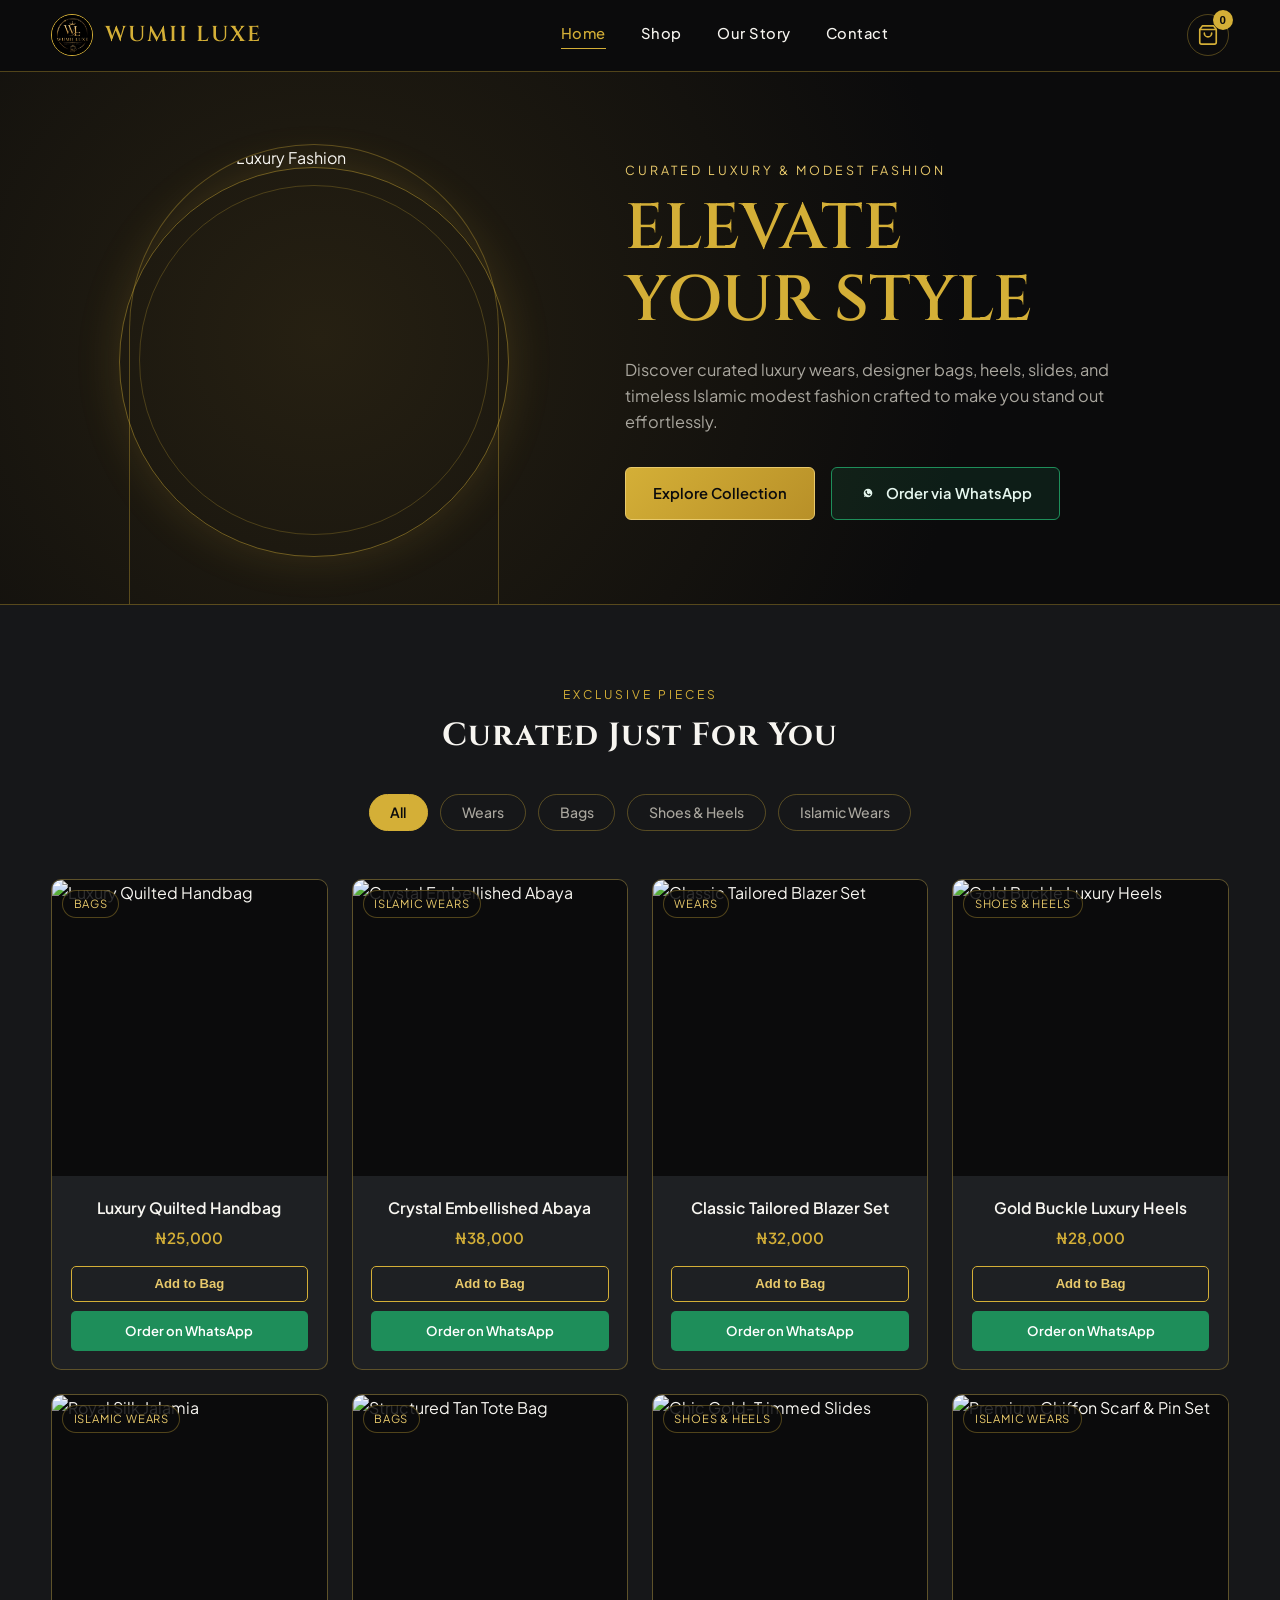
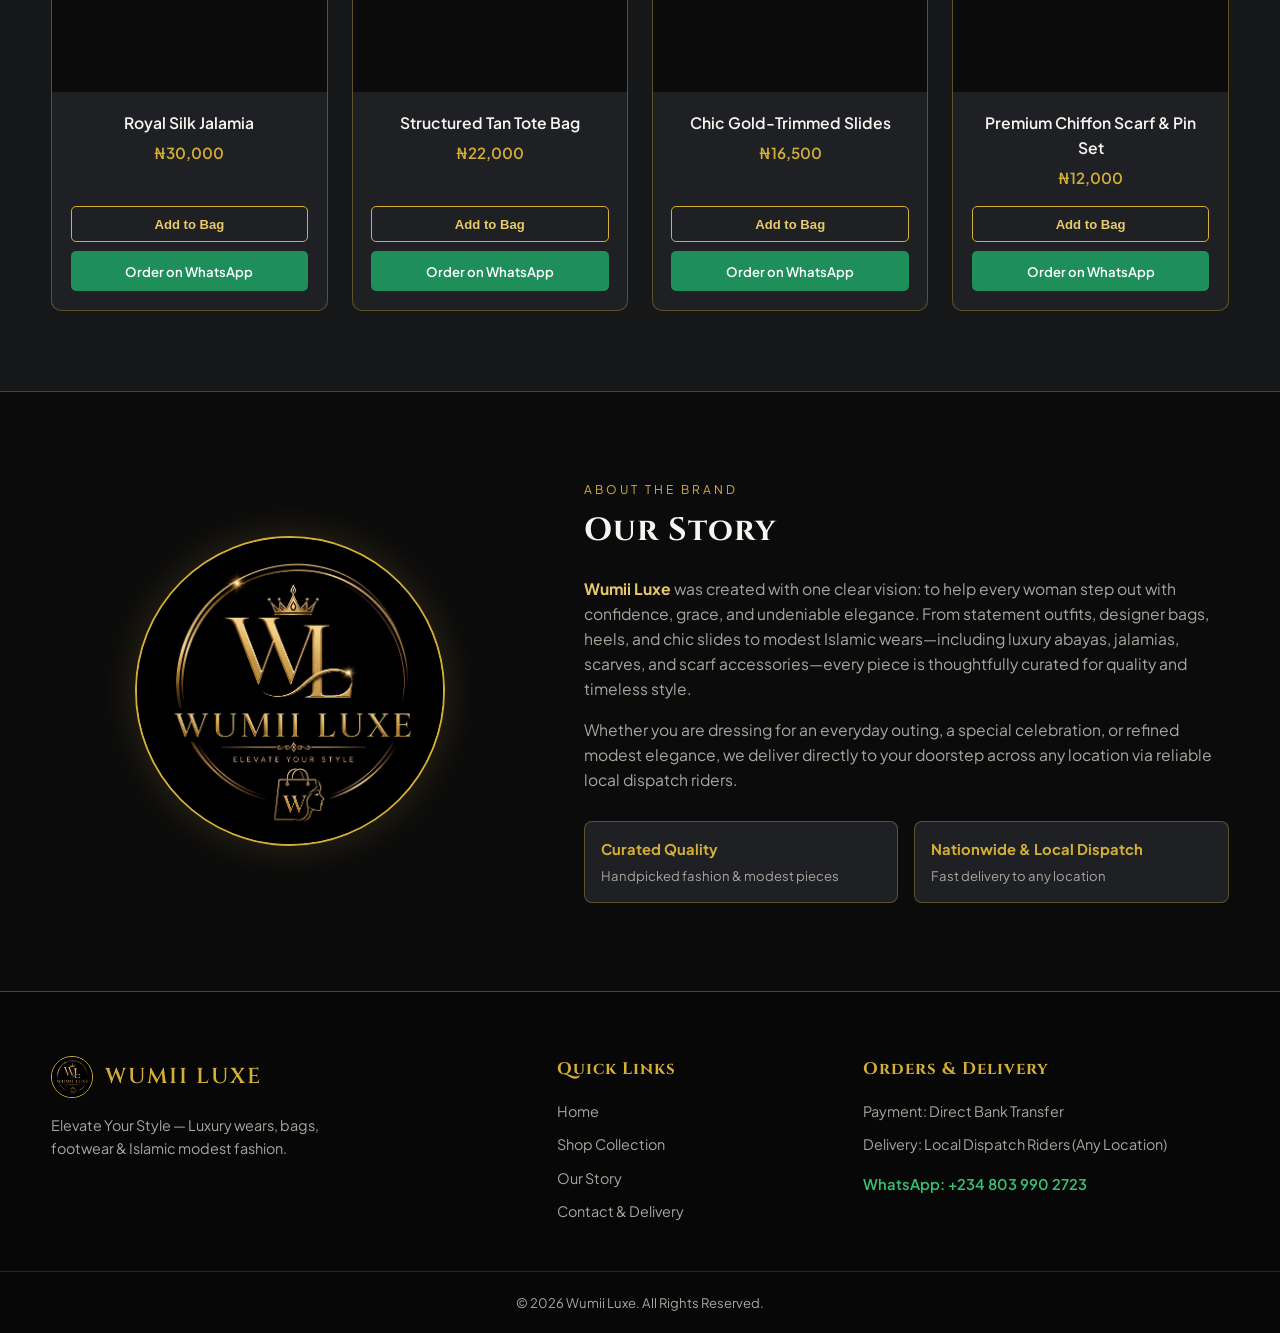
==== index.html @ 805b7f97 "Add files via upload" ====
<!DOCTYPE html>
<html lang="en">
<head>
  <meta charset="UTF-8" />
  <meta name="viewport" content="width=device-width, initial-scale=1.0" />
  <title>Wumii Luxe | Elevate Your Style</title>
  <link rel="preconnect" href="https://fonts.googleapis.com" />
  <link rel="preconnect" href="https://fonts.gstatic.com" crossorigin />
  <link href="https://fonts.googleapis.com/css2?family=Cinzel:wght@500;600;700&family=Plus+Jakarta+Sans:wght@300;400;500;600&display=swap" rel="stylesheet" />
  <link rel="stylesheet" href="style.css" />
</head>
<body>
  <header class="navbar">
    <div class="container nav-container">
      <a href="#home" class="brand">
        <img src="assets/images/logo.jpg" alt="Wumii Luxe Logo" class="brand-logo" />
        <span class="brand-name">WUMII LUXE</span>
      </a>

      <nav class="nav-links" id="navLinks">
        <a href="#home" class="active">Home</a>
        <a href="#shop">Shop</a>
        <a href="#story">Our Story</a>
        <a href="#contact">Contact</a>
      </nav>

      <div class="nav-actions">
        <button class="bag-btn" id="openBagBtn" aria-label="Open Shopping Bag">
          <svg width="22" height="22" viewBox="0 0 24 24" fill="none" stroke="currentColor" stroke-width="1.8" stroke-linecap="round" stroke-linejoin="round">
            <path d="M6 2L3 6v14a2 2 0 0 0 2 2h14a2 2 0 0 0 2-2V6l-3-4z"></path>
            <line x1="3" y1="6" x2="21" y2="6"></line>
            <path d="M16 10a4 4 0 0 1-8 0"></path>
          </svg>
          <span class="bag-count" id="bagCount">0</span>
        </button>

        <button class="menu-toggle" id="menuToggle" aria-label="Toggle Menu">
          <span></span>
          <span></span>
          <span></span>
        </button>
      </div>
    </div>
  </header>

  <section id="home" class="hero">
    <div class="hero-glow"></div>
    <div class="container hero-grid">
      <div class="hero-visual">
        <div class="gold-ring ring-outer"></div>
        <div class="gold-ring ring-inner"></div>
        <img
          src="https://images.unsplash.com/photo-1589156280159-27698a70f29e?auto=format&fit=crop&w=800&q=80"
          alt="Wumii Luxe Luxury Fashion"
          class="hero-image"
        />
      </div>

      <div class="hero-content">
        <span class="hero-eyebrow">CURATED LUXURY &amp; MODEST FASHION</span>
        <h1 class="hero-title">ELEVATE<br />YOUR STYLE</h1>
        <p class="hero-subtitle">
          Discover curated luxury wears, designer bags, heels, slides, and timeless Islamic modest fashion crafted to make you stand out effortlessly.
        </p>
        <div class="hero-buttons">
          <a href="#shop" class="btn btn-gold">Explore Collection</a>
          <a
            href="https://wa.me/2348039902723?text=Hello%20Wumii%20Luxe!%20I%20would%20love%20to%20make%20an%20inquiry."
            target="_blank"
            rel="noopener"
            class="btn btn-outline-whatsapp"
          >
            <svg width="18" height="18" viewBox="0 0 24 24" fill="currentColor">
              <path d="M12.031 6.172c-3.181 0-5.767 2.586-5.768 5.766-.001 1.298.38 2.27 1.019 3.287l-.582 2.128 2.182-.573c.978.58 1.911.928 3.145.929 3.178 0 5.767-2.587 5.768-5.766.001-3.187-2.575-5.77-5.764-5.771zm3.392 8.244c-.144.405-.837.774-1.17.824-.299.045-.677.063-1.092-.069-.252-.08-.575-.187-.988-.365-1.739-.751-2.874-2.502-2.961-2.617-.087-.116-.708-.94-.708-1.793s.448-1.273.607-1.446c.159-.173.346-.217.462-.217l.332.006c.106.005.249-.04.39.298.144.347.491 1.2.534 1.287.043.087.072.188.014.304-.058.116-.087.188-.173.289l-.26.304c-.087.086-.177.18-.076.354.101.174.449.741.964 1.201.662.591 1.221.774 1.394.86s.274.072.376-.043c.101-.116.433-.506.549-.68.116-.173.231-.145.39-.087s1.011.477 1.184.564.289.13.332.202c.045.072.045.419-.1.824z"/>
            </svg>
            Order via WhatsApp
          </a>
        </div>
      </div>
    </div>
  </section>

  <main id="shop" class="shop-section">
    <div class="container">
      <div class="shop-header">
        <span class="section-eyebrow">EXCLUSIVE PIECES</span>
        <h2 class="section-title">Curated Just For You</h2>
      </div>

      <div class="filter-tabs" id="filterTabs">
        <button class="filter-btn active" data-category="all">All</button>
        <button class="filter-btn" data-category="wears">Wears</button>
        <button class="filter-btn" data-category="bags">Bags</button>
        <button class="filter-btn" data-category="shoes">Shoes &amp; Heels</button>
        <button class="filter-btn" data-category="islamic">Islamic Wears</button>
      </div>

      <div class="product-grid" id="productGrid"></div>
    </div>
  </main>

  <section id="story" class="story-section">
    <div class="container story-grid">
      <div class="story-visual">
        <img src="assets/images/logo.jpg" alt="Wumii Luxe Brand Crest" class="story-crest" />
      </div>
      <div class="story-content">
        <span class="section-eyebrow">ABOUT THE BRAND</span>
        <h2 class="section-title">Our Story</h2>
        <p>
          <strong>Wumii Luxe</strong> was created with one clear vision: to help every woman step out with confidence, grace, and undeniable elegance. From statement outfits, designer bags, heels, and chic slides to modest Islamic wears—including luxury abayas, jalamias, scarves, and scarf accessories—every piece is thoughtfully curated for quality and timeless style.
        </p>
        <p>
          Whether you are dressing for an everyday outing, a special celebration, or refined modest elegance, we deliver directly to your doorstep across any location via reliable local dispatch riders.
        </p>
        <div class="story-highlights">
          <div class="highlight-box">
            <strong>Curated Quality</strong>
            <span>Handpicked fashion &amp; modest pieces</span>
          </div>
          <div class="highlight-box">
            <strong>Nationwide &amp; Local Dispatch</strong>
            <span>Fast delivery to any location</span>
          </div>
        </div>
      </div>
    </div>
  </section>

  <footer id="contact" class="site-footer">
    <div class="container footer-grid">
      <div class="footer-brand">
        <div class="brand">
          <img src="assets/images/logo.jpg" alt="Wumii Luxe Logo" class="brand-logo" />
          <span class="brand-name">WUMII LUXE</span>
        </div>
        <p class="footer-tagline">Elevate Your Style — Luxury wears, bags, footwear &amp; Islamic modest fashion.</p>
      </div>

      <div class="footer-links">
        <h4>Quick Links</h4>
        <a href="#home">Home</a>
        <a href="#shop">Shop Collection</a>
        <a href="#story">Our Story</a>
        <a href="#contact">Contact &amp; Delivery</a>
      </div>

      <div class="footer-contact">
        <h4>Orders &amp; Delivery</h4>
        <p>Payment: Direct Bank Transfer</p>
        <p>Delivery: Local Dispatch Riders (Any Location)</p>
        <a
          href="https://wa.me/2348039902723?text=Hello%20Wumii%20Luxe!%20I%20would%20like%20to%20make%20an%20inquiry."
          target="_blank"
          rel="noopener"
          class="footer-wa-link"
        >
          WhatsApp: +234 803 990 2723
        </a>
      </div>
    </div>

    <div class="footer-bottom">
      <div class="container">
        <p>&copy; 2026 Wumii Luxe. All Rights Reserved.</p>
      </div>
    </div>
  </footer>
  <div class="overlay" id="overlay"></div>

  <aside class="bag-drawer" id="bagDrawer" aria-hidden="true">
    <div class="drawer-header">
      <h3>Your Shopping Bag</h3>
      <button class="close-btn" id="closeBagBtn" aria-label="Close Bag">&times;</button>
    </div>

    <div class="drawer-body" id="bagItems">
      <p class="empty-bag">Your luxury bag is currently empty.</p>
    </div>

    <div class="drawer-footer">
      <div class="bag-subtotal">
        <span>Subtotal</span>
        <strong id="bagTotal">₦0</strong>
      </div>
      <p class="delivery-note">Delivery via local dispatch rider (fee confirmed based on location).</p>
      <button class="btn btn-gold btn-full" id="proceedCheckoutBtn" disabled>
        Proceed to Checkout
      </button>
    </div>
  </aside>

  <div class="checkout-modal" id="checkoutModal" aria-hidden="true">
    <div class="modal-card">
      <div class="modal-header">
        <h3>Complete Your Order</h3>
        <button class="close-btn" id="closeCheckoutBtn" aria-label="Close Checkout">&times;</button>
      </div>

      <form id="checkoutForm" class="checkout-form">
        <div class="form-group">
          <label for="custName">Full Name</label>
          <input type="text" id="custName" placeholder="e.g. Zainab Adeyemi" required />
        </div>

        <div class="form-group">
          <label for="custPhone">Phone / WhatsApp Number</label>
          <input type="tel" id="custPhone" placeholder="e.g. 08012345678" required />
        </div>

        <div class="form-group">
          <label for="custAddress">Delivery Address &amp; Location</label>
          <textarea id="custAddress" rows="2" placeholder="Enter your full delivery address & city/state" required></textarea>
        </div>

        <div class="bank-box">
          <span class="bank-label">BANK TRANSFER DETAILS</span>
          <p><strong>Bank:</strong> <span id="bankNameDisplay">GTBank (Placeholder)</span></p>
          <div class="acct-row">
            <p><strong>Account No:</strong> <span id="acctNumberDisplay">0123456789</span></p>
            <button type="button" class="copy-btn" id="copyAcctBtn">Copy</button>
          </div>
          <p><strong>Account Name:</strong> <span id="acctNameDisplay">Wumii Luxe</span></p>
          <div class="checkout-total-bar">
            <span>Amount to Transfer:</span>
            <strong id="modalTotal">₦0</strong>
          </div>
        </div>

        <button type="submit" class="btn btn-outline-whatsapp btn-full">
          Confirm Order &amp; Send Receipt on WhatsApp
        </button>
      </form>
    </div>
  </div>
  
  <script src="app.js"></script>
</body>
</html>
---- style.css ----
:root {
  --bg-obsidian: #0B0B0C;
  --bg-charcoal: #161719;
  --bg-card: #1E2023;
  --gold-primary: #D4AF37;
  --gold-light: #E8C96B;
  --gold-border: rgba(212, 175, 55, 0.35);
  --text-light: #F7F5F0;
  --text-muted: #A9A69E;
  --emerald: #1E8E5A;
  --font-serif: 'Cinzel', serif;
  --font-sans: 'Plus Jakarta Sans', sans-serif;
}

* {
  margin: 0;
  padding: 0;
  box-sizing: border-box;
}

html {
  scroll-behavior: smooth;
}

body {
  background-color: var(--bg-charcoal);
  color: var(--text-light);
  font-family: var(--font-sans);
  line-height: 1.6;
  overflow-x: hidden;
}

.container {
  width: 92%;
  max-width: 1240px;
  margin: 0 auto;
}

.navbar {
  position: sticky;
  top: 0;
  z-index: 100;
  background-color: rgba(11, 11, 12, 0.94);
  backdrop-filter: blur(10px);
  border-bottom: 1px solid var(--gold-border);
  padding: 0.9rem 0;
}

.nav-container {
  display: flex;
  align-items: center;
  justify-content: space-between;
}

.brand {
  display: flex;
  align-items: center;
  gap: 0.75rem;
  text-decoration: none;
}

.brand-logo {
  width: 42px;
  height: 42px;
  border-radius: 50%;
  object-fit: cover;
  border: 1px solid var(--gold-primary);
}

.brand-name {
  font-family: var(--font-serif);
  font-size: 1.35rem;
  font-weight: 600;
  letter-spacing: 2px;
  color: var(--gold-primary);
}

.nav-links {
  display: flex;
  align-items: center;
  gap: 2.2rem;
}

.nav-links a {
  color: var(--text-light);
  text-decoration: none;
  font-size: 0.92rem;
  font-weight: 500;
  letter-spacing: 0.5px;
  position: relative;
  padding-bottom: 4px;
  transition: color 0.25s ease;
}

.nav-links a:hover,
.nav-links a.active {
  color: var(--gold-primary);
}

.nav-links a.active::after {
  content: '';
  position: absolute;
  left: 0;
  bottom: 0;
  width: 100%;
  height: 1.5px;
  background-color: var(--gold-primary);
}

.nav-actions {
  display: flex;
  align-items: center;
  gap: 1rem;
}

.bag-btn {
  background: transparent;
  border: 1px solid var(--gold-border);
  color: var(--gold-primary);
  width: 42px;
  height: 42px;
  border-radius: 50%;
  display: flex;
  align-items: center;
  justify-content: center;
  cursor: pointer;
  position: relative;
  transition: all 0.25s ease;
}

.bag-btn:hover {
  background-color: rgba(212, 175, 55, 0.12);
  border-color: var(--gold-primary);
}

.bag-count {
  position: absolute;
  top: -5px;
  right: -5px;
  background-color: var(--gold-primary);
  color: var(--bg-obsidian);
  font-size: 0.72rem;
  font-weight: 700;
  width: 20px;
  height: 20px;
  border-radius: 50%;
  display: flex;
  align-items: center;
  justify-content: center;
}

.menu-toggle {
  display: none;
  flex-direction: column;
  gap: 5px;
  background: transparent;
  border: none;
  cursor: pointer;
}

.menu-toggle span {
  width: 24px;
  height: 2px;
  background-color: var(--gold-primary);
}

.hero {
  position: relative;
  background: radial-gradient(circle at 25% 50%, #262012 0%, var(--bg-obsidian) 65%);
  border-bottom: 1px solid var(--gold-border);
  padding: 4.5rem 0 0;
  overflow: hidden;
}

.hero-grid {
  display: grid;
  grid-template-columns: 1fr 1.15fr;
  align-items: center;
  gap: 3rem;
}

.hero-visual {
  position: relative;
  display: flex;
  justify-content: center;
  align-items: flex-end;
}

.gold-ring {
  position: absolute;
  border-radius: 50%;
  border: 1px solid rgba(212, 175, 55, 0.45);
  pointer-events: none;
}

.ring-outer {
  width: 390px;
  height: 390px;
  top: 5%;
  box-shadow: 0 0 45px rgba(212, 175, 55, 0.15);
}

.ring-inner {
  width: 350px;
  height: 350px;
  top: 9%;
  border-color: rgba(212, 175, 55, 0.25);
}

.hero-image {
  position: relative;
  z-index: 2;
  width: 100%;
  max-width: 370px;
  height: 460px;
  object-fit: cover;
  border-top-left-radius: 185px;
  border-top-right-radius: 185px;
  border: 1px solid var(--gold-border);
  border-bottom: none;
}

.hero-content {
  padding-bottom: 4.5rem;
}

.hero-eyebrow {
  display: inline-block;
  font-size: 0.78rem;
  letter-spacing: 3px;
  color: var(--gold-light);
  margin-bottom: 0.85rem;
}

.hero-title {
  font-family: var(--font-serif);
  font-size: clamp(2.5rem, 5vw, 4.1rem);
  font-weight: 600;
  line-height: 1.12;
  color: var(--gold-primary);
  margin-bottom: 1.2rem;
}

.hero-subtitle {
  color: var(--text-muted);
  font-size: 1.02rem;
  max-width: 500px;
  margin-bottom: 2rem;
}

.hero-buttons {
  display: flex;
  flex-wrap: wrap;
  gap: 1rem;
}

.btn {
  display: inline-flex;
  align-items: center;
  justify-content: center;
  gap: 0.55rem;
  padding: 0.85rem 1.7rem;
  border-radius: 6px;
  font-size: 0.92rem;
  font-weight: 600;
  text-decoration: none;
  cursor: pointer;
  transition: all 0.25s ease;
}

.btn-gold {
  background: linear-gradient(135deg, var(--gold-primary), #B89028);
  color: var(--bg-obsidian);
  border: 1px solid var(--gold-light);
}

.btn-gold:hover {
  transform: translateY(-2px);
  box-shadow: 0 8px 20px rgba(212, 175, 55, 0.25);
}

.btn-outline-whatsapp {
  background-color: rgba(30, 142, 90, 0.14);
  color: #E6F7EF;
  border: 1px solid var(--emerald);
}

.btn-outline-whatsapp:hover {
  background-color: var(--emerald);
  color: #FFFFFF;
}

.shop-section {
  padding: 5rem 0;
  background-color: var(--bg-charcoal);
}

.shop-header {
  text-align: center;
  margin-bottom: 2rem;
}

.section-eyebrow {
  display: block;
  font-size: 0.75rem;
  letter-spacing: 3px;
  color: var(--gold-primary);
  margin-bottom: 0.4rem;
}

.filter-tabs {
  display: flex;
  flex-wrap: wrap;
  justify-content: center;
  gap: 0.75rem;
  margin-bottom: 3rem;
}

.filter-btn {
  background-color: transparent;
  color: var(--text-muted);
  border: 1px solid var(--gold-border);
  padding: 0.55rem 1.3rem;
  border-radius: 30px;
  font-family: var(--font-sans);
  font-size: 0.88rem;
  font-weight: 500;
  cursor: pointer;
  transition: all 0.25s ease;
}

.filter-btn:hover,
.filter-btn.active {
  background-color: var(--gold-primary);
  color: var(--bg-obsidian);
  border-color: var(--gold-primary);
  font-weight: 600;
}

.product-grid {
  display: grid;
  grid-template-columns: repeat(4, 1fr);
  gap: 1.5rem;
}

.product-card {
  background-color: var(--bg-card);
  border: 1px solid var(--gold-border);
  border-radius: 10px;
  overflow: hidden;
  display: flex;
  flex-direction: column;
  transition: transform 0.25s ease, box-shadow 0.25s ease;
}

.product-card:hover {
  transform: translateY(-4px);
  box-shadow: 0 10px 25px rgba(0, 0, 0, 0.45);
  border-color: var(--gold-primary);
}

.product-img-wrap {
  position: relative;
  width: 100%;
  aspect-ratio: 1 / 1.08;
  overflow: hidden;
  background-color: var(--bg-obsidian);
}

.product-img {
  width: 100%;
  height: 100%;
  object-fit: cover;
  transition: transform 0.4s ease;
}

.product-card:hover .product-img {
  transform: scale(1.04);
}

.product-badge {
  position: absolute;
  top: 10px;
  left: 10px;
  background-color: rgba(11, 11, 12, 0.85);
  color: var(--gold-light);
  border: 1px solid var(--gold-border);
  font-size: 0.7rem;
  padding: 0.25rem 0.65rem;
  border-radius: 20px;
  text-transform: uppercase;
  letter-spacing: 0.8px;
}

.product-info {
  padding: 1.15rem;
  text-align: center;
  display: flex;
  flex-direction: column;
  flex-grow: 1;
}

.product-name {
  font-size: 0.98rem;
  font-weight: 600;
  color: var(--text-light);
  margin-bottom: 0.35rem;
}

.product-price {
  font-size: 0.95rem;
  font-weight: 600;
  color: var(--gold-primary);
  margin-bottom: 1rem;
}

.product-actions {
  margin-top: auto;
  display: flex;
  flex-direction: column;
  gap: 0.55rem;
}

.btn-card-bag {
  width: 100%;
  padding: 0.6rem;
  background-color: transparent;
  color: var(--gold-light);
  border: 1px solid var(--gold-primary);
  border-radius: 5px;
  font-size: 0.82rem;
  font-weight: 600;
  cursor: pointer;
  transition: all 0.2s ease;
}

.btn-card-bag:hover {
  background-color: var(--gold-primary);
  color: var(--bg-obsidian);
}

.btn-card-wa {
  width: 100%;
  padding: 0.6rem;
  background-color: var(--emerald);
  color: #FFFFFF;
  border: none;
  border-radius: 5px;
  font-size: 0.82rem;
  font-weight: 600;
  text-decoration: none;
  display: inline-block;
  transition: opacity 0.2s ease;
}

.btn-card-wa:hover {
  opacity: 0.9;
}

@media (max-width: 1024px) {
  .product-grid {
    grid-template-columns: repeat(3, 1fr);
  }
}

@media (max-width: 680px) {
  .product-grid {
    grid-template-columns: repeat(2, 1fr);
    gap: 1rem;
  }

  .product-info {
    padding: 0.85rem;
  }
}

.section-title {
  font-family: var(--font-serif);
  font-size: 2rem;
  color: var(--text-light);
  letter-spacing: 1px;
}

@media (max-width: 860px) {
  .nav-links {
    display: none;
    position: absolute;
    top: 100%;
    left: 0;
    width: 100%;
    background-color: var(--bg-obsidian);
    flex-direction: column;
    padding: 1.5rem 0;
    border-bottom: 1px solid var(--gold-border);
  }

  .nav-links.open {
    display: flex;
  }

  .menu-toggle {
    display: flex;
  }

  .hero-grid {
    grid-template-columns: 1fr;
    text-align: center;
  }

  .hero-visual {
    order: 2;
  }

  .hero-content {
    order: 1;
    padding-bottom: 1rem;
  }

  .hero-subtitle {
    margin-left: auto;
    margin-right: auto;
  }

  .hero-buttons {
    justify-content: center;
  }
}
.overlay {
  position: fixed;
  inset: 0;
  background-color: rgba(0, 0, 0, 0.72);
  backdrop-filter: blur(4px);
  z-index: 200;
  opacity: 0;
  visibility: hidden;
  transition: all 0.3s ease;
}

.overlay.active {
  opacity: 1;
  visibility: visible;
}

.bag-drawer {
  position: fixed;
  top: 0;
  right: -420px;
  width: 100%;
  max-width: 400px;
  height: 100vh;
  background-color: var(--bg-obsidian);
  border-left: 1px solid var(--gold-border);
  z-index: 250;
  display: flex;
  flex-direction: column;
  transition: right 0.35s ease;
}

.bag-drawer.open {
  right: 0;
}

.drawer-header,
.modal-header {
  display: flex;
  align-items: center;
  justify-content: space-between;
  padding: 1.25rem 1.5rem;
  border-bottom: 1px solid var(--gold-border);
}

.drawer-header h3,
.modal-header h3 {
  font-family: var(--font-serif);
  color: var(--gold-primary);
  font-size: 1.2rem;
  letter-spacing: 1px;
}

.close-btn {
  background: transparent;
  border: none;
  color: var(--text-muted);
  font-size: 1.8rem;
  line-height: 1;
  cursor: pointer;
  transition: color 0.2s ease;
}

.close-btn:hover {
  color: var(--gold-primary);
}

.drawer-body {
  flex: 1;
  overflow-y: auto;
  padding: 1.5rem;
  display: flex;
  flex-direction: column;
  gap: 1rem;
}

.empty-bag {
  text-align: center;
  color: var(--text-muted);
  margin-top: 3rem;
}

.bag-item {
  display: flex;
  align-items: center;
  gap: 0.9rem;
  background-color: var(--bg-card);
  border: 1px solid var(--gold-border);
  border-radius: 8px;
  padding: 0.75rem;
}

.bag-item img {
  width: 62px;
  height: 62px;
  border-radius: 6px;
  object-fit: cover;
}

.bag-item-details {
  flex: 1;
}

.bag-item-title {
  font-size: 0.9rem;
  font-weight: 600;
  color: var(--text-light);
}

.bag-item-price {
  font-size: 0.85rem;
  color: var(--gold-primary);
  margin: 0.2rem 0 0.45rem;
}

.qty-controls {
  display: flex;
  align-items: center;
  gap: 0.6rem;
}

.qty-btn {
  width: 24px;
  height: 24px;
  background-color: var(--bg-obsidian);
  border: 1px solid var(--gold-border);
  color: var(--text-light);
  border-radius: 4px;
  cursor: pointer;
  font-weight: 600;
}

.remove-item-btn {
  background: transparent;
  border: none;
  color: var(--text-muted);
  font-size: 0.78rem;
  cursor: pointer;
  text-decoration: underline;
}

.drawer-footer {
  padding: 1.25rem 1.5rem;
  border-top: 1px solid var(--gold-border);
  background-color: var(--bg-charcoal);
}

.bag-subtotal {
  display: flex;
  justify-content: space-between;
  align-items: center;
  font-size: 1.05rem;
  margin-bottom: 0.4rem;
}

.bag-subtotal strong {
  color: var(--gold-primary);
  font-size: 1.2rem;
}

.delivery-note {
  font-size: 0.78rem;
  color: var(--text-muted);
  margin-bottom: 1rem;
}

.btn-full {
  width: 100%;
}

.btn:disabled {
  opacity: 0.45;
  cursor: not-allowed;
  transform: none;
}

.checkout-modal {
  position: fixed;
  inset: 0;
  z-index: 300;
  display: flex;
  align-items: center;
  justify-content: center;
  padding: 1rem;
  opacity: 0;
  visibility: hidden;
  transition: all 0.3s ease;
}

.checkout-modal.open {
  opacity: 1;
  visibility: visible;
}

.modal-card {
  width: 100%;
  max-width: 470px;
  max-height: 92vh;
  overflow-y: auto;
  background-color: var(--bg-obsidian);
  border: 1px solid var(--gold-primary);
  border-radius: 12px;
  box-shadow: 0 20px 50px rgba(0, 0, 0, 0.75);
}

.checkout-form {
  padding: 1.5rem;
  display: flex;
  flex-direction: column;
  gap: 1rem;
}

.form-group {
  display: flex;
  flex-direction: column;
  gap: 0.35rem;
}

.form-group label {
  font-size: 0.84rem;
  color: var(--text-muted);
}

.form-group input,
.form-group textarea {
  background-color: var(--bg-card);
  border: 1px solid var(--gold-border);
  border-radius: 6px;
  padding: 0.7rem 0.85rem;
  color: var(--text-light);
  font-family: var(--font-sans);
  font-size: 0.92rem;
}

.form-group input:focus,
.form-group textarea:focus {
  outline: none;
  border-color: var(--gold-primary);
}

.bank-box {
  background-color: var(--bg-card);
  border: 1px solid var(--gold-primary);
  border-radius: 8px;
  padding: 1rem;
  font-size: 0.88rem;
  display: flex;
  flex-direction: column;
  gap: 0.4rem;
}

.bank-label {
  font-size: 0.72rem;
  letter-spacing: 2px;
  color: var(--gold-primary);
  font-weight: 600;
}

.acct-row {
  display: flex;
  align-items: center;
  justify-content: space-between;
}

.copy-btn {
  background-color: var(--gold-primary);
  color: var(--bg-obsidian);
  border: none;
  padding: 0.25rem 0.75rem;
  border-radius: 4px;
  font-size: 0.78rem;
  font-weight: 700;
  cursor: pointer;
}

.checkout-total-bar {
  margin-top: 0.5rem;
  padding-top: 0.6rem;
  border-top: 1px solid var(--gold-border);
  display: flex;
  justify-content: space-between;
  align-items: center;
  font-size: 0.98rem;
}

.checkout-total-bar strong {
  color: var(--gold-primary);
  font-size: 1.12rem;
}
.story-section {
  padding: 5.5rem 0;
  background-color: var(--bg-obsidian);
  border-top: 1px solid var(--gold-border);
  border-bottom: 1px solid var(--gold-border);
}

.story-grid {
  display: grid;
  grid-template-columns: 0.85fr 1.15fr;
  align-items: center;
  gap: 3.5rem;
}

.story-visual {
  display: flex;
  justify-content: center;
}

.story-crest {
  width: 100%;
  max-width: 310px;
  border-radius: 50%;
  border: 2px solid var(--gold-primary);
  box-shadow: 0 0 40px rgba(212, 175, 55, 0.18);
}

.story-content .section-title {
  margin-bottom: 1.2rem;
}

.story-content p {
  color: var(--text-muted);
  margin-bottom: 1rem;
  font-size: 0.98rem;
}

.story-content strong {
  color: var(--gold-light);
}

.story-highlights {
  display: grid;
  grid-template-columns: repeat(2, 1fr);
  gap: 1rem;
  margin-top: 1.75rem;
}

.highlight-box {
  background-color: var(--bg-card);
  border: 1px solid var(--gold-border);
  border-radius: 8px;
  padding: 1rem;
  display: flex;
  flex-direction: column;
  gap: 0.25rem;
}

.highlight-box strong {
  color: var(--gold-primary);
  font-size: 0.92rem;
}

.highlight-box span {
  color: var(--text-muted);
  font-size: 0.82rem;
}

.site-footer {
  background-color: #070708;
  padding-top: 4rem;
}

.footer-grid {
  display: grid;
  grid-template-columns: 1.4fr 0.8fr 1.1fr;
  gap: 2.5rem;
  padding-bottom: 3rem;
}

.footer-tagline {
  color: var(--text-muted);
  font-size: 0.9rem;
  margin-top: 1rem;
  max-width: 320px;
}

.footer-links,
.footer-contact {
  display: flex;
  flex-direction: column;
  gap: 0.65rem;
}

.footer-links h4,
.footer-contact h4 {
  font-family: var(--font-serif);
  color: var(--gold-primary);
  font-size: 1.05rem;
  margin-bottom: 0.4rem;
  letter-spacing: 1px;
}

.footer-links a,
.footer-contact p {
  color: var(--text-muted);
  text-decoration: none;
  font-size: 0.9rem;
  transition: color 0.2s ease;
}

.footer-links a:hover {
  color: var(--gold-primary);
}

.footer-wa-link {
  display: inline-block;
  margin-top: 0.4rem;
  color: #38C172;
  font-weight: 600;
  font-size: 0.92rem;
  text-decoration: none;
}

.footer-wa-link:hover {
  text-decoration: underline;
}

.footer-bottom {
  border-top: 1px solid rgba(212, 175, 55, 0.18);
  padding: 1.25rem 0;
  text-align: center;
  color: var(--text-muted);
  font-size: 0.82rem;
}

@media (max-width: 860px) {
  .story-grid,
  .footer-grid {
    grid-template-columns: 1fr;
    text-align: center;
  }

  .footer-brand .brand {
    justify-content: center;
  }

  .footer-tagline {
    margin-left: auto;
    margin-right: auto;
  }

  .story-highlights {
    grid-template-columns: 1fr;
  }
}
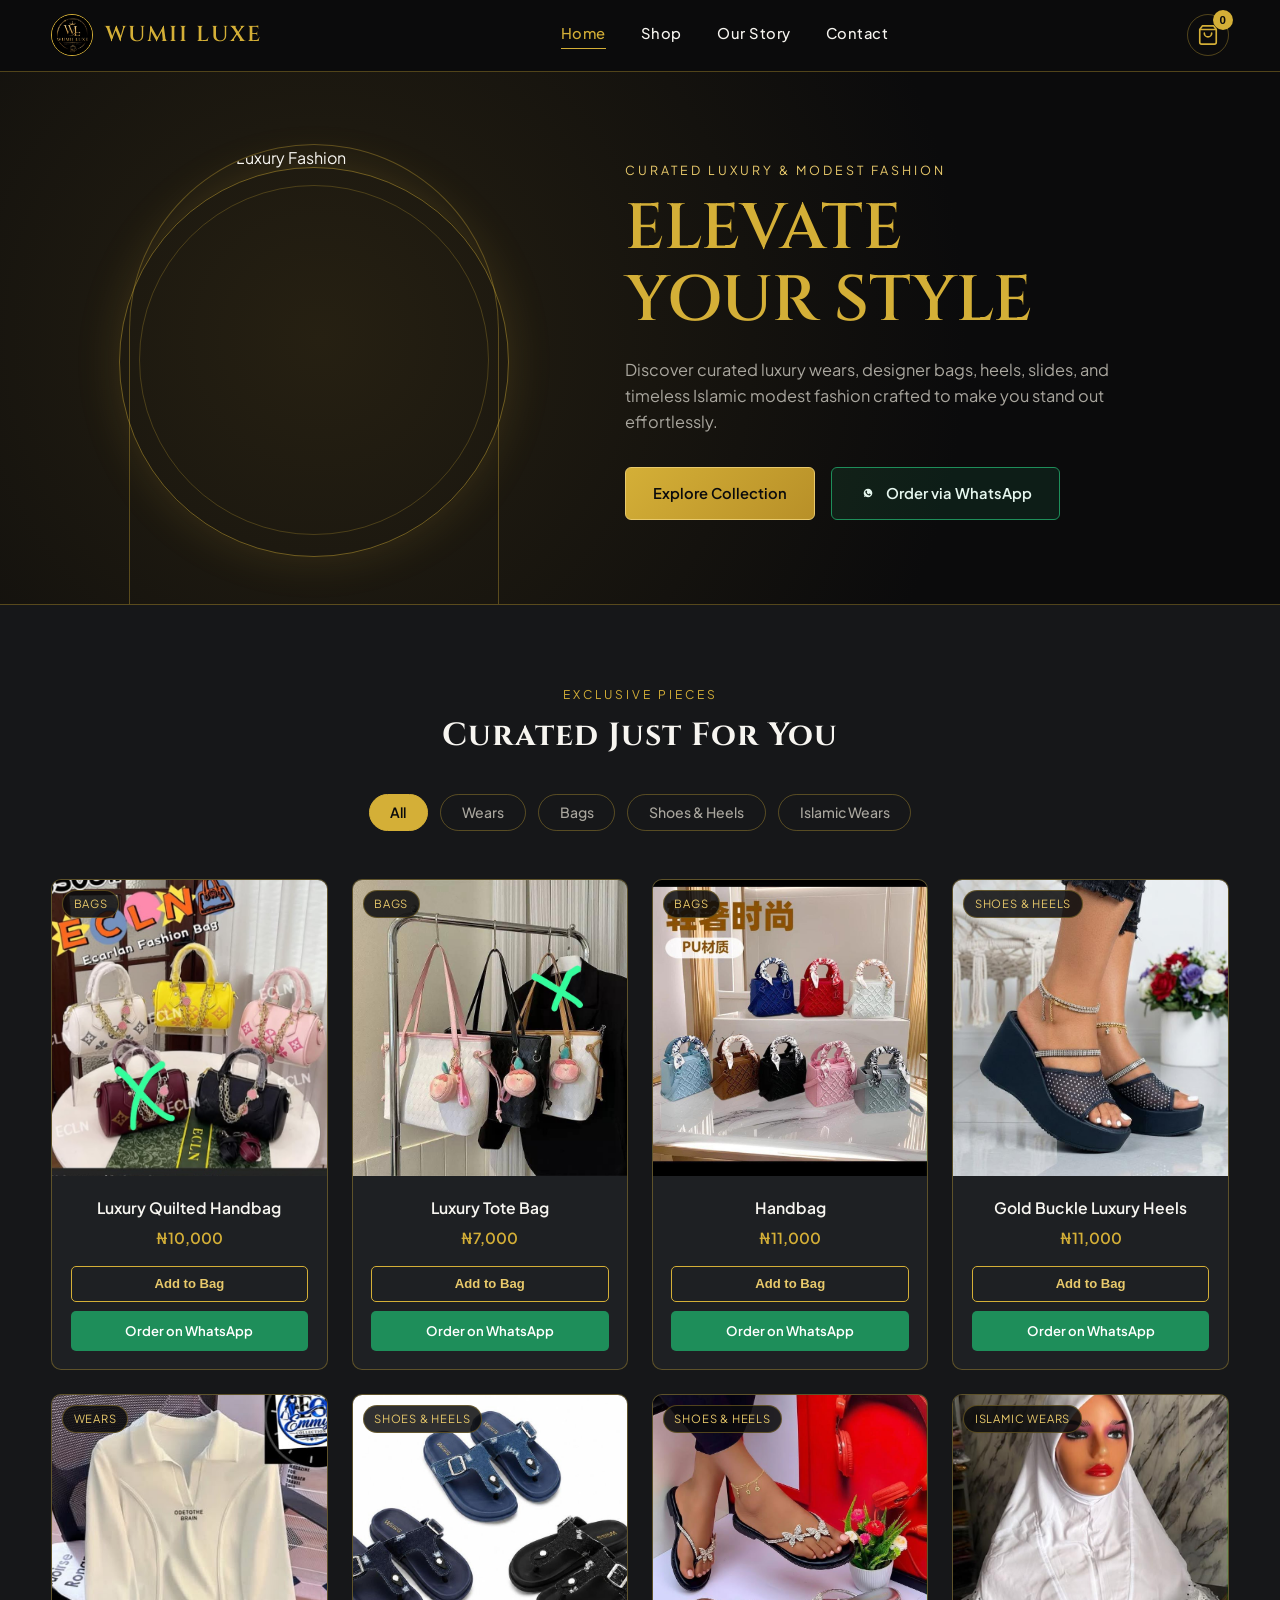
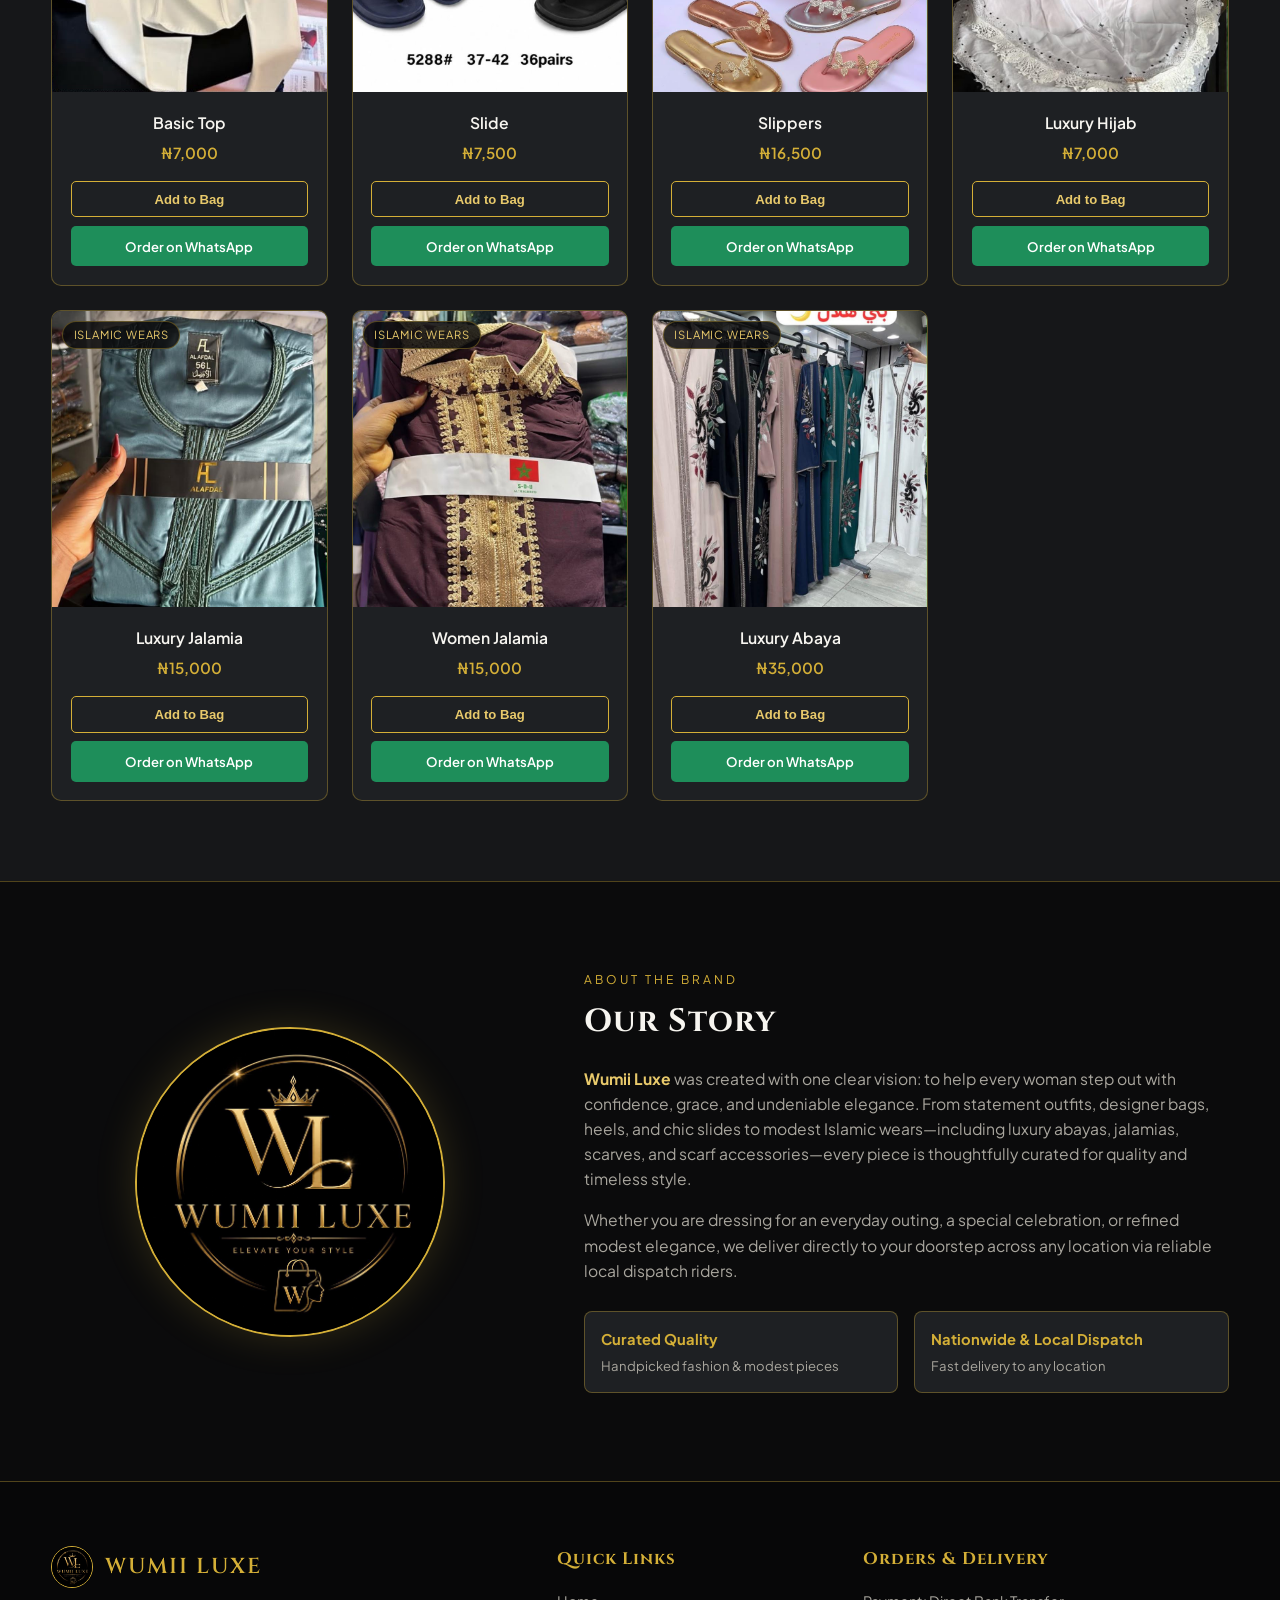
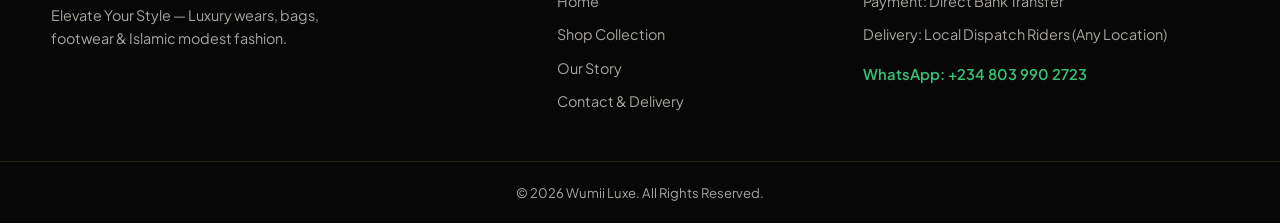
==== commit 6d60d1dc: "Add files via upload" ====
--- a/index.html
+++ b/index.html
@@ -4,6 +4,8 @@
   <meta charset="UTF-8" />
   <meta name="viewport" content="width=device-width, initial-scale=1.0" />
   <title>Wumii Luxe | Elevate Your Style</title>
+  <link rel="icon" type="image/jpeg" href="/assets/images/logo.jpg" />
+  <link rel="apple-touch-icon" href="/assets/images/logo.jpg" />
   <link rel="preconnect" href="https://fonts.googleapis.com" />
   <link rel="preconnect" href="https://fonts.gstatic.com" crossorigin />
   <link href="https://fonts.googleapis.com/css2?family=Cinzel:wght@500;600;700&family=Plus+Jakarta+Sans:wght@300;400;500;600&display=swap" rel="stylesheet" />
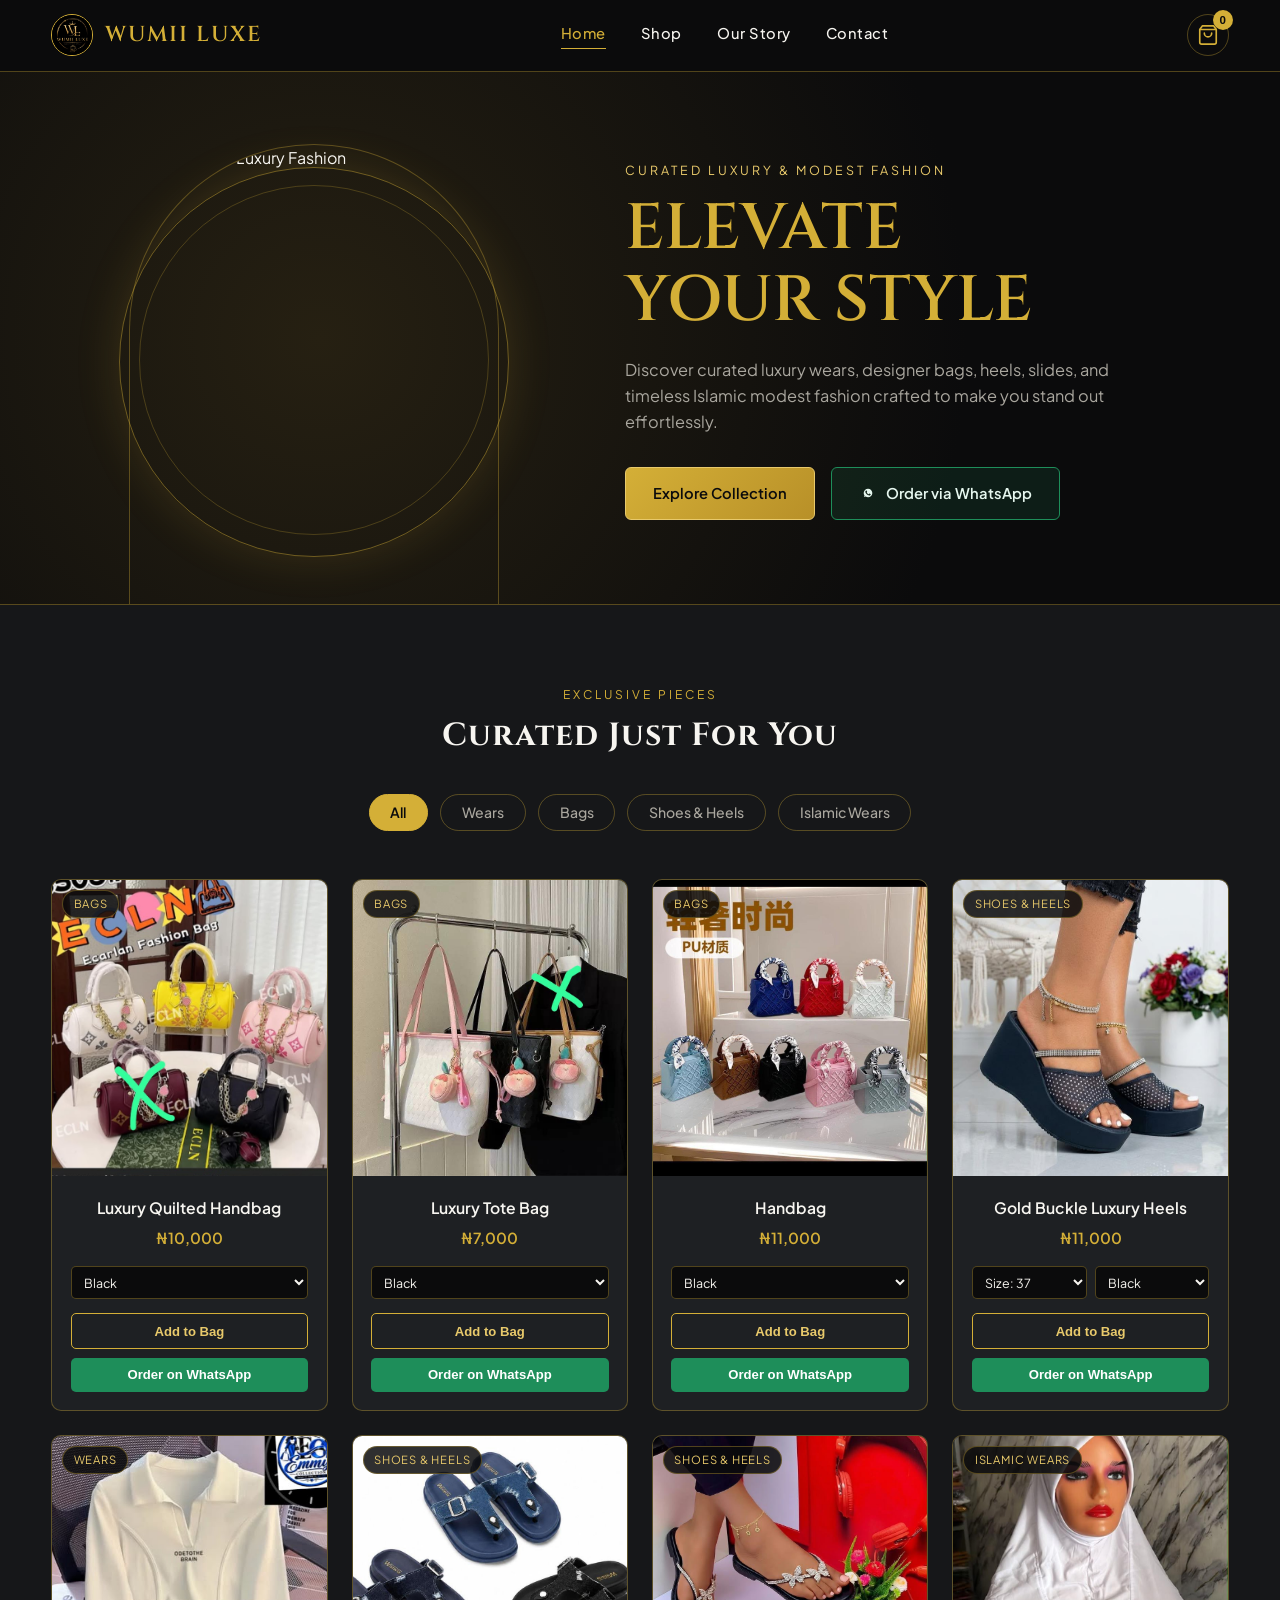
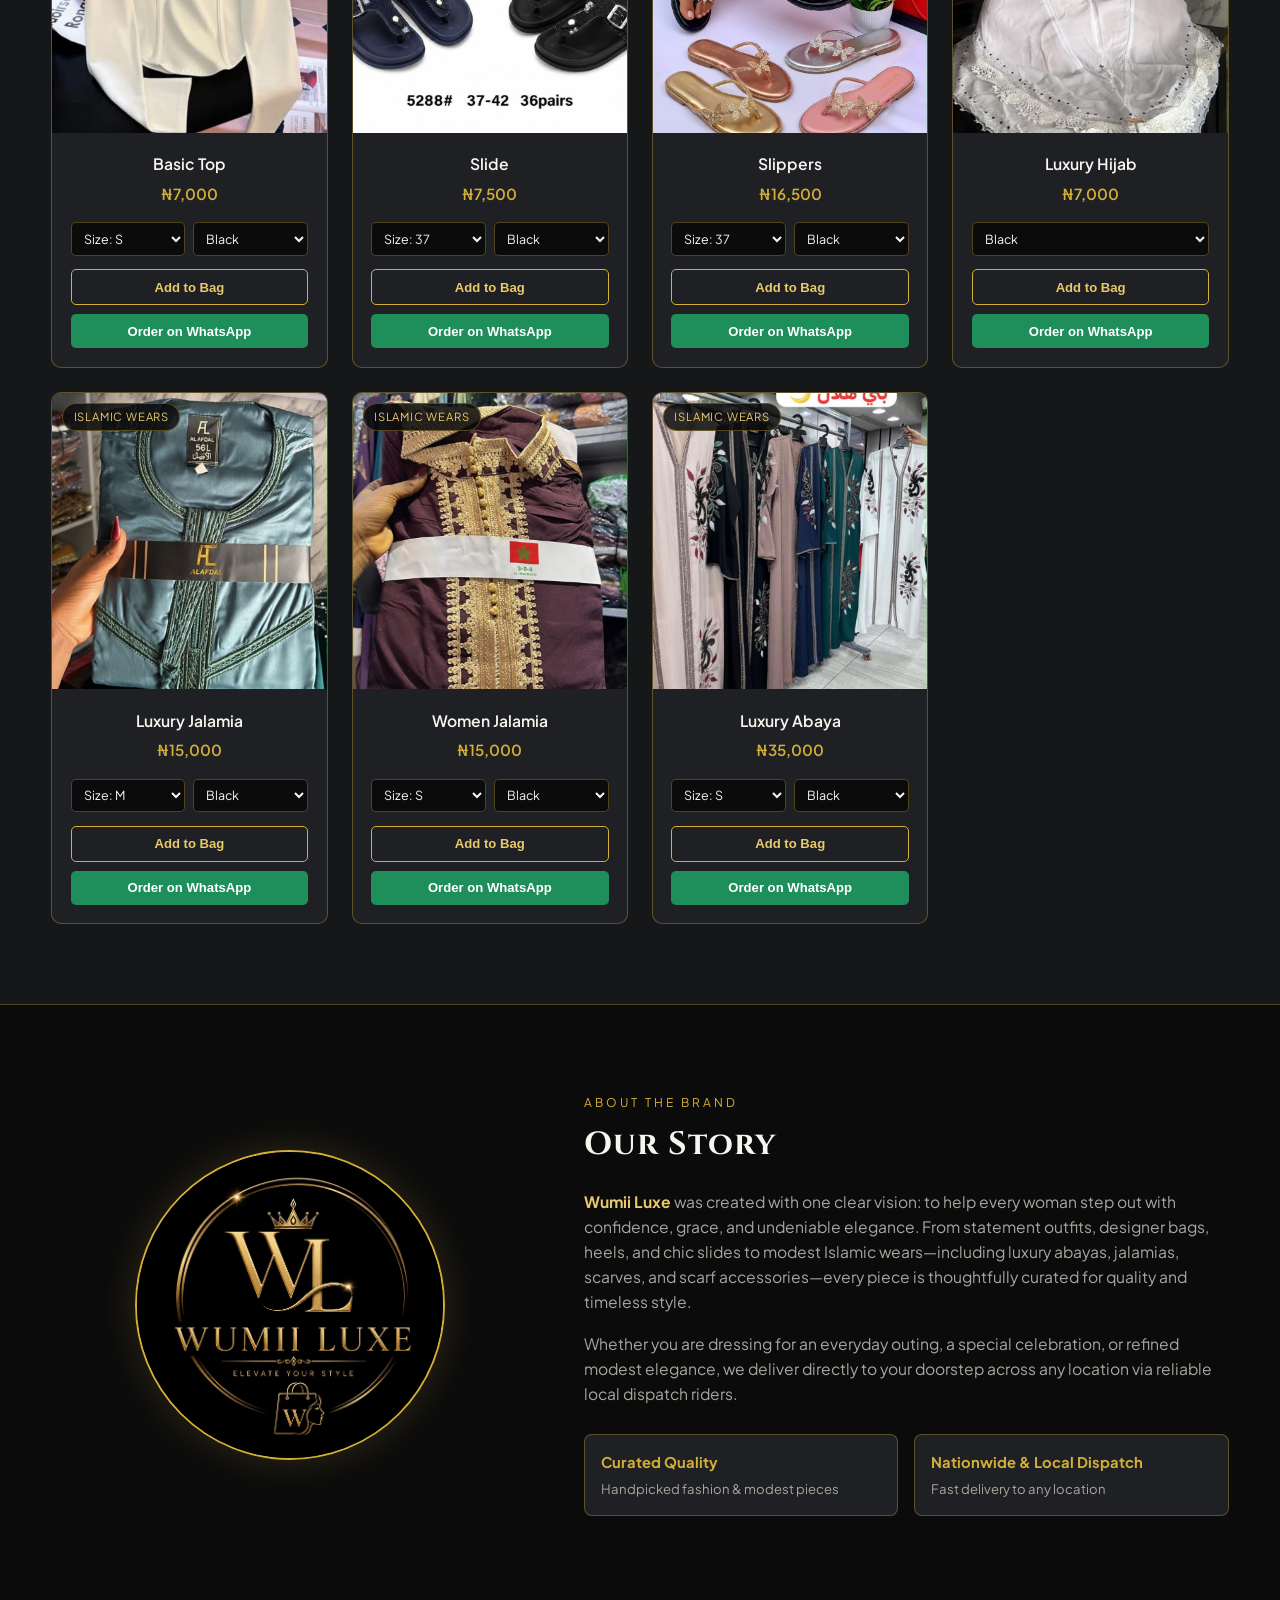
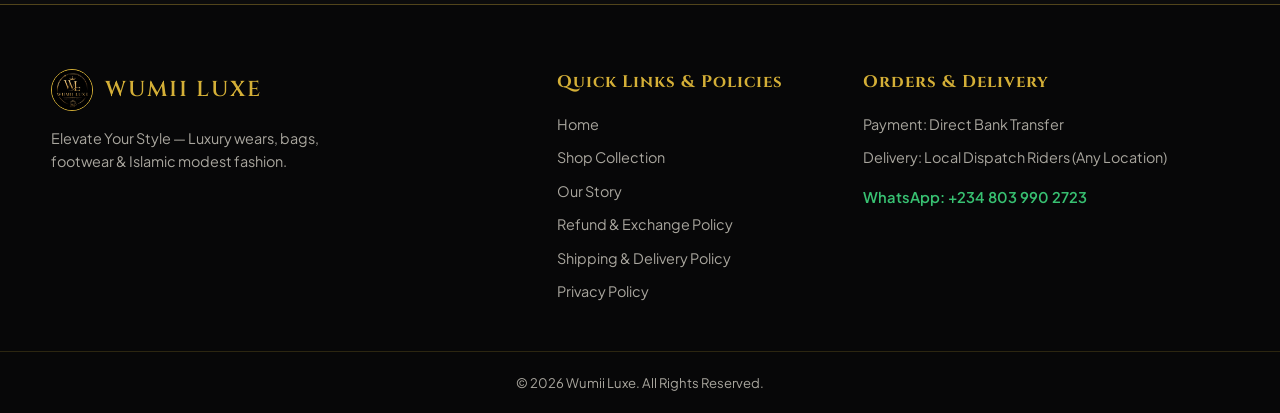
==== commit 199ac6c3: "Add files via upload" ====
--- a/index.html
+++ b/index.html
@@ -140,11 +140,13 @@
       </div>
 
       <div class="footer-links">
-        <h4>Quick Links</h4>
+        <h4>Quick Links &amp; Policies</h4>
         <a href="#home">Home</a>
         <a href="#shop">Shop Collection</a>
         <a href="#story">Our Story</a>
-        <a href="#contact">Contact &amp; Delivery</a>
+        <a href="policies.html#refund">Refund &amp; Exchange Policy</a>
+        <a href="policies.html#delivery">Shipping &amp; Delivery Policy</a>
+        <a href="policies.html#privacy">Privacy Policy</a>
       </div>
 
       <div class="footer-contact">
--- a/style.css
+++ b/style.css
@@ -968,4 +968,122 @@
   .story-highlights {
     grid-template-columns: 1fr;
   }
+}
+.policies-page {
+  padding: 5rem 0;
+  background-color: var(--bg-charcoal);
+}
+
+.policies-header {
+  text-align: center;
+  max-width: 640px;
+  margin: 0 auto 3.5rem;
+}
+
+.policies-intro {
+  color: var(--text-muted);
+  margin-top: 0.75rem;
+  font-size: 0.98rem;
+}
+
+.policies-stack {
+  display: flex;
+  flex-direction: column;
+  gap: 2rem;
+  max-width: 860px;
+  margin: 0 auto;
+}
+
+.policy-card {
+  background-color: var(--bg-obsidian);
+  border: 1px solid var(--gold-border);
+  border-radius: 12px;
+  padding: 2.2rem;
+  scroll-margin-top: 100px;
+}
+
+.policy-tag {
+  display: inline-block;
+  font-size: 0.72rem;
+  letter-spacing: 2.5px;
+  color: var(--gold-primary);
+  margin-bottom: 0.5rem;
+}
+
+.policy-card h2 {
+  font-family: var(--font-serif);
+  color: var(--text-light);
+  font-size: 1.5rem;
+  margin-bottom: 1.2rem;
+}
+
+.policy-card ul {
+  list-style: none;
+  display: flex;
+  flex-direction: column;
+  gap: 0.9rem;
+}
+
+.policy-card li {
+  color: var(--text-muted);
+  font-size: 0.95rem;
+  padding-left: 1.25rem;
+  position: relative;
+}
+
+.policy-card li::before {
+  content: '◆';
+  position: absolute;
+  left: 0;
+  color: var(--gold-primary);
+  font-size: 0.7rem;
+  top: 0.25rem;
+}
+
+.policy-card strong {
+  color: var(--gold-light);
+}
+
+.policies-cta {
+  display: flex;
+  flex-wrap: wrap;
+  justify-content: center;
+  gap: 1rem;
+  margin-top: 3rem;
+}
+
+@media (max-width: 680px) {
+  .policy-card {
+    padding: 1.5rem;
+  }
+}
+.product-variants {
+  display: flex;
+  gap: 0.5rem;
+  margin-bottom: 0.85rem;
+}
+
+.variant-select {
+  flex: 1;
+  min-width: 0;
+  background-color: var(--bg-obsidian);
+  color: var(--text-light);
+  border: 1px solid var(--gold-border);
+  border-radius: 5px;
+  padding: 0.42rem 0.5rem;
+  font-family: var(--font-sans);
+  font-size: 0.78rem;
+  cursor: pointer;
+  transition: border-color 0.2s ease;
+}
+
+.variant-select:focus {
+  outline: none;
+  border-color: var(--gold-primary);
+}
+
+.bag-item-variant {
+  font-size: 0.76rem;
+  color: var(--text-muted);
+  margin-top: 0.15rem;
 }
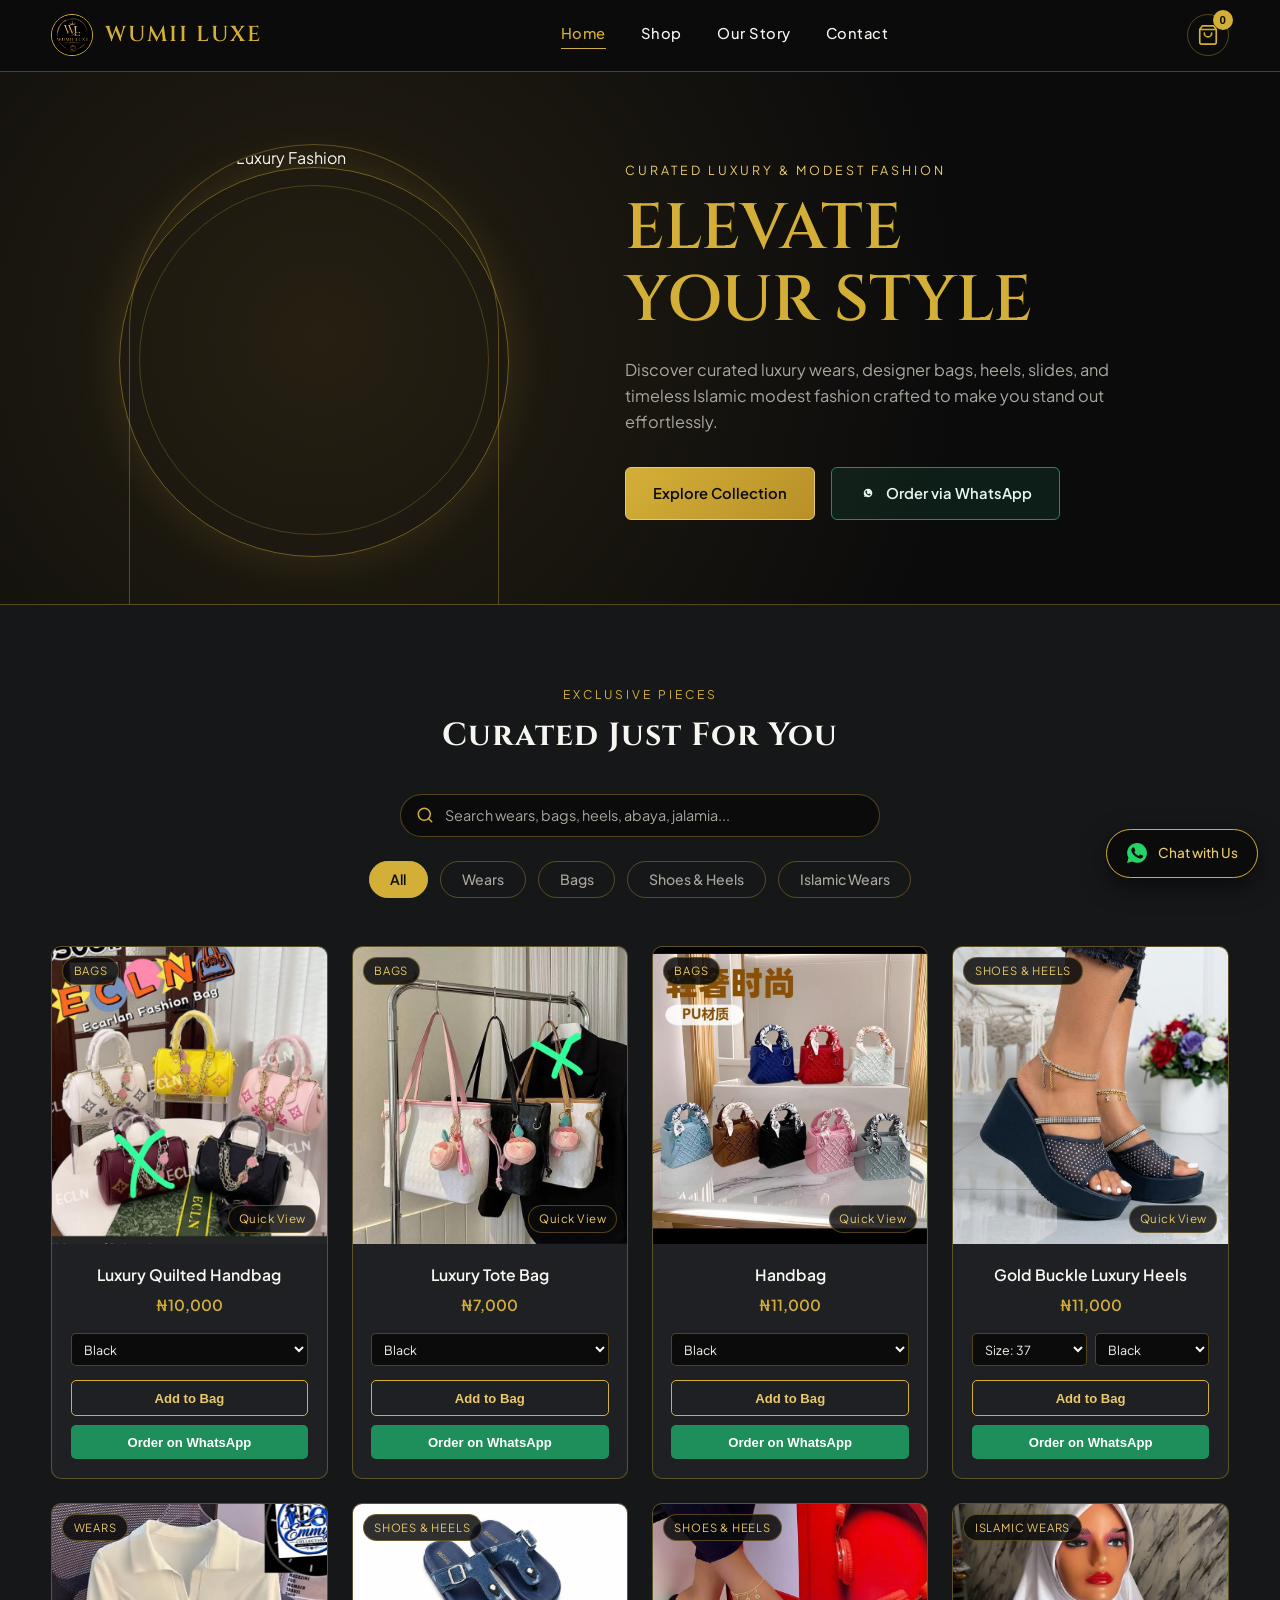
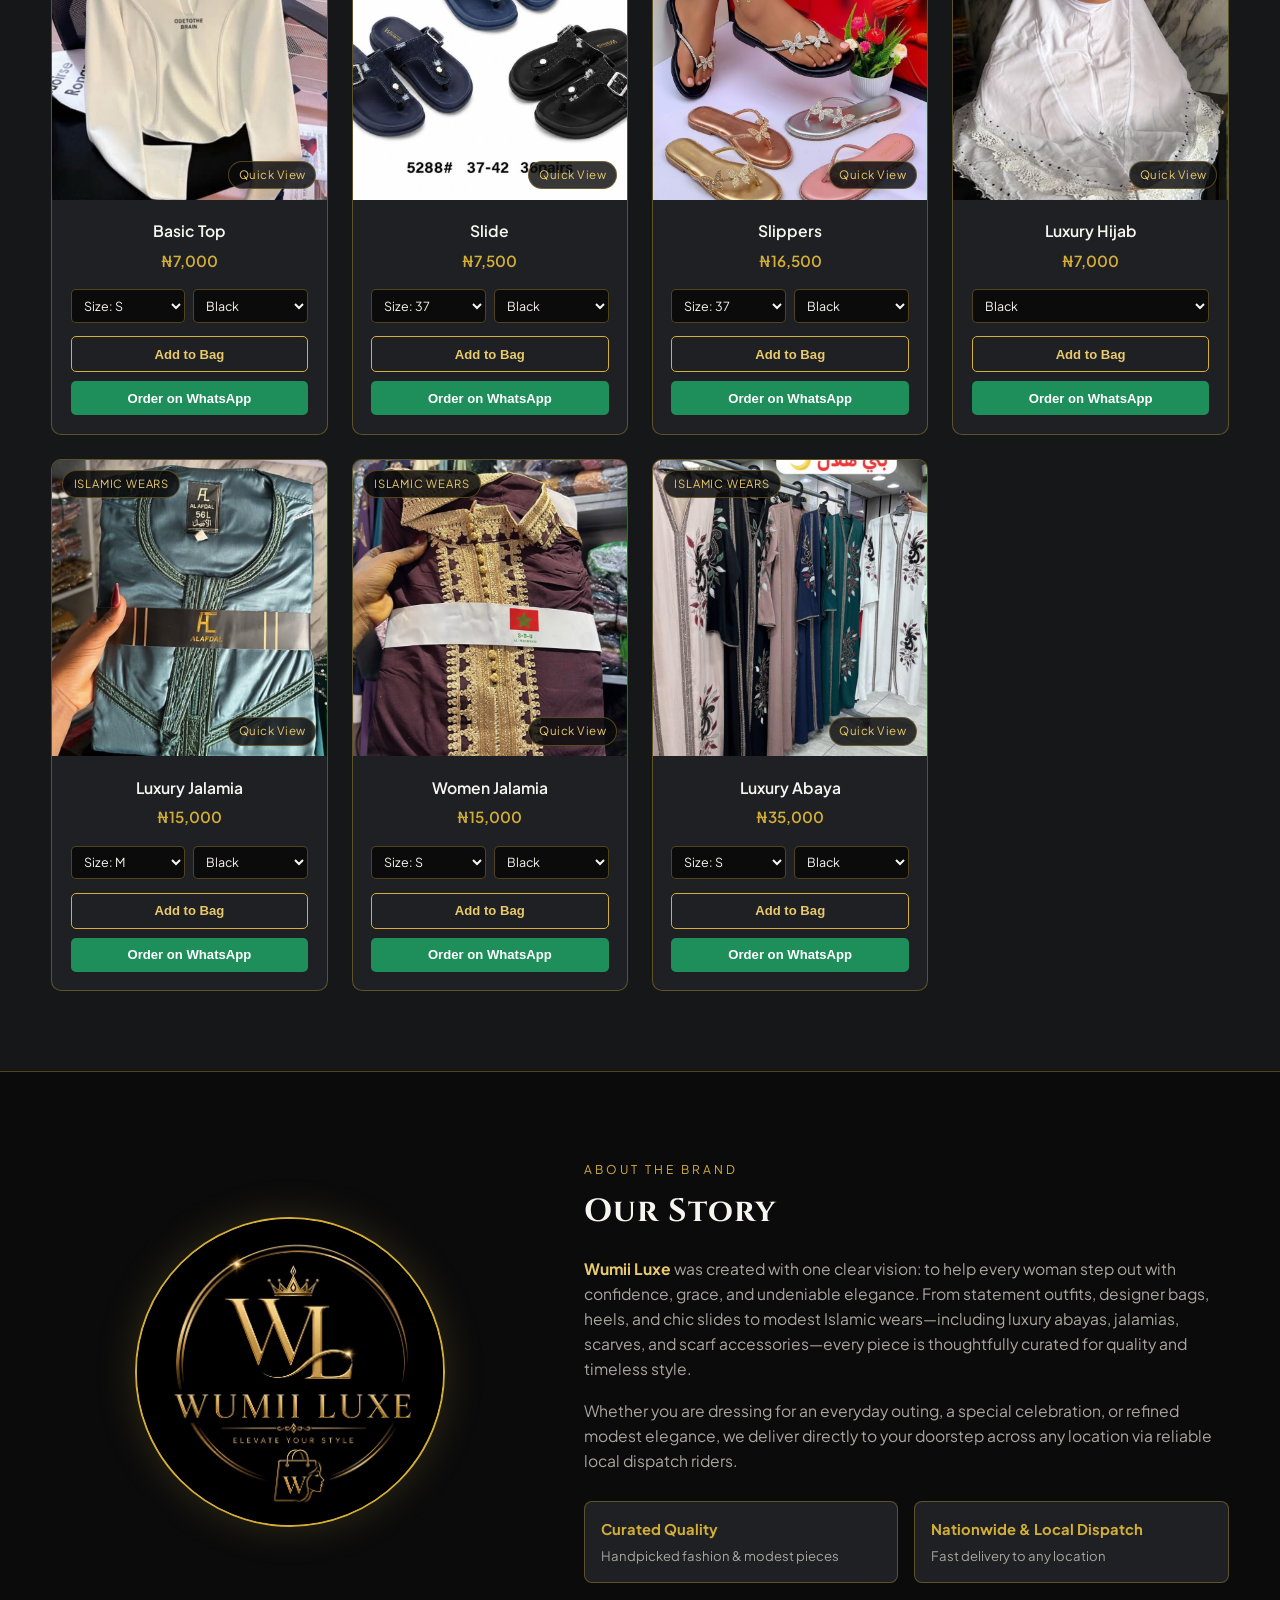
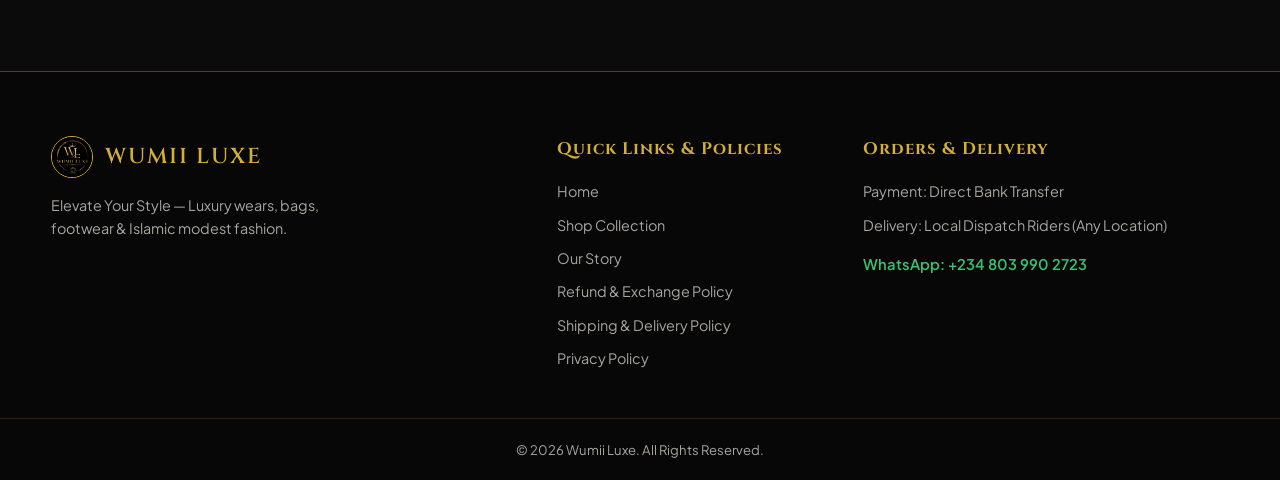
==== commit 22fcda34: "Add files via upload" ====
--- a/index.html
+++ b/index.html
@@ -88,6 +88,21 @@
         <span class="section-eyebrow">EXCLUSIVE PIECES</span>
         <h2 class="section-title">Curated Just For You</h2>
       </div>
+      
+      <div class="search-bar-wrap">
+        <svg class="search-icon" width="18" height="18" viewBox="0 0 24 24" fill="none" stroke="currentColor" stroke-width="2" stroke-linecap="round" stroke-linejoin="round">
+          <circle cx="11" cy="11" r="8"></circle>
+          <line x1="21" y1="21" x2="16.65" y2="16.65"></line>
+        </svg>
+        <input
+          type="text"
+          id="searchInput"
+          class="search-input"
+          placeholder="Search wears, bags, heels, abaya, jalamia..."
+          aria-label="Search products"
+        />
+        <button type="button" id="clearSearchBtn" class="clear-search-btn" aria-label="Clear search">&times;</button>
+      </div>
 
       <div class="filter-tabs" id="filterTabs">
         <button class="filter-btn active" data-category="all">All</button>
@@ -170,6 +185,33 @@
       </div>
     </div>
   </footer>
+  <div class="quickview-modal" id="quickViewModal" aria-hidden="true">
+    <div class="quickview-header">
+      <span class="quickview-category" id="qvCategory">Category</span>
+      <button type="button" class="close-btn" id="closeQuickViewBtn" aria-label="Close Quick View">&times;</button>
+    </div>
+
+    <div class="quickview-body">
+      <div class="quickview-img-box">
+        <img id="qvImage" src="" alt="" />
+      </div>
+
+      <div class="quickview-details">
+        <h3 id="qvName" class="quickview-title">Product Name</h3>
+        <p id="qvPrice" class="quickview-price">₦0</p>
+        <p id="qvDesc" class="quickview-desc"></p>
+
+        <div id="qvVariants" class="product-variants"></div>
+
+        <div class="quickview-actions">
+          <button type="button" id="qvAddBagBtn" class="btn btn-gold full-width">Add to Bag</button>
+          <button type="button" id="qvWhatsAppBtn" class="btn btn-outline-whatsapp full-width">
+            Order Directly on WhatsApp
+          </button>
+        </div>
+      </div>
+    </div>
+  </div>
   <div class="overlay" id="overlay"></div>
 
   <aside class="bag-drawer" id="bagDrawer" aria-hidden="true">
@@ -239,5 +281,17 @@
   </div>
   
   <script src="app.js"></script>
+  <a
+    href="https://wa.me/2348039902723?text=Hello%20Wumii%20Luxe!%20I%20have%20a%20quick%20question%20about%20an%20item."
+    target="_blank"
+    rel="noopener"
+    class="floating-wa-btn"
+    aria-label="Chat with Wumii Luxe on WhatsApp"
+  >
+    <svg width="24" height="24" viewBox="0 0 24 24" fill="currentColor" aria-hidden="true">
+      <path d="M12.04 2C6.58 2 2.13 6.45 2.13 11.91c0 1.75.46 3.45 1.32 4.95L2.05 22l5.25-1.38c1.45.79 3.08 1.21 4.74 1.21 5.46 0 9.91-4.45 9.91-9.91C21.95 6.45 17.5 2 12.04 2zm5.82 14.01c-.24.68-1.41 1.3-1.95 1.38-.5.08-1.13.11-1.82-.11-.42-.13-.96-.31-1.65-.61-2.9-1.25-4.79-4.17-4.94-4.36-.14-.19-1.18-1.57-1.18-3 0-1.43.75-2.13 1.01-2.42.27-.29.58-.36.78-.36.19 0 .39 0 .56.01.18.01.42-.07.66.5.24.58.82 2.01.89 2.16.07.15.12.32.02.51-.1.19-.15.31-.29.48-.15.17-.31.38-.44.51-.15.15-.3.31-.13.6.17.29.75 1.24 1.61 2.01 1.11.99 2.04 1.3 2.33 1.44.29.15.46.12.63-.07.17-.19.73-.85.92-1.14.19-.29.39-.24.65-.15.27.1 1.69.8 1.98.94.29.15.48.22.55.34.07.12.07.7-.17 1.38z"/>
+    </svg>
+    <span class="floating-wa-label">Chat with Us</span>
+  </a>
 </body>
 </html>
--- a/style.css
+++ b/style.css
@@ -1086,4 +1086,273 @@
   font-size: 0.76rem;
   color: var(--text-muted);
   margin-top: 0.15rem;
+}
+.search-bar-wrap {
+  position: relative;
+  max-width: 480px;
+  margin: 0 auto 1.5rem;
+}
+
+.search-icon {
+  position: absolute;
+  left: 1rem;
+  top: 50%;
+  transform: translateY(-50%);
+  color: var(--gold-primary);
+  pointer-events: none;
+}
+
+.search-input {
+  width: 100%;
+  background-color: var(--bg-obsidian);
+  border: 1px solid var(--gold-border);
+  border-radius: 30px;
+  padding: 0.72rem 2.6rem 0.72rem 2.75rem;
+  color: var(--text-light);
+  font-family: var(--font-sans);
+  font-size: 0.9rem;
+  transition: border-color 0.25s ease, box-shadow 0.25s ease;
+}
+
+.search-input::placeholder {
+  color: var(--text-muted);
+}
+
+.search-input:focus {
+  outline: none;
+  border-color: var(--gold-primary);
+  box-shadow: 0 0 15px rgba(212, 175, 55, 0.14);
+}
+
+.clear-search-btn {
+  position: absolute;
+  right: 0.9rem;
+  top: 50%;
+  transform: translateY(-50%);
+  background: transparent;
+  border: none;
+  color: var(--text-muted);
+  font-size: 1.3rem;
+  line-height: 1;
+  cursor: pointer;
+  display: none;
+}
+
+.clear-search-btn.visible {
+  display: block;
+}
+
+.clear-search-btn:hover {
+  color: var(--gold-primary);
+}
+
+.no-results {
+  grid-column: 1 / -1;
+  text-align: center;
+  padding: 3rem 1rem;
+  color: var(--text-muted);
+  font-size: 0.98rem;
+}
+.product-img-wrap {
+  cursor: pointer;
+}
+
+.quickview-hint {
+  position: absolute;
+  bottom: 0.65rem;
+  right: 0.65rem;
+  background-color: rgba(11, 11, 13, 0.82);
+  color: var(--gold-light);
+  border: 1px solid var(--gold-border);
+  font-size: 0.72rem;
+  padding: 0.25rem 0.6rem;
+  border-radius: 20px;
+  letter-spacing: 0.5px;
+  pointer-events: none;
+  transition: background-color 0.25s ease, color 0.25s ease;
+}
+
+.product-img-wrap:hover .quickview-hint {
+  background-color: var(--gold-primary);
+  color: var(--bg-obsidian);
+}
+
+.quickview-modal {
+  position: fixed;
+  top: 50%;
+  left: 50%;
+  transform: translate(-50%, -50%) scale(0.95);
+  width: 92%;
+  max-width: 740px;
+  max-height: 90vh;
+  overflow-y: auto;
+  background-color: var(--bg-charcoal);
+  border: 1px solid var(--gold-border);
+  border-radius: 14px;
+  padding: 1.5rem;
+  z-index: 1200;
+  opacity: 0;
+  pointer-events: none;
+  transition: opacity 0.25s ease, transform 0.25s ease;
+}
+
+.quickview-modal.open {
+  opacity: 1;
+  pointer-events: auto;
+  transform: translate(-50%, -50%) scale(1);
+}
+
+.quickview-header {
+  display: flex;
+  justify-content: space-between;
+  align-items: center;
+  margin-bottom: 1rem;
+  padding-bottom: 0.75rem;
+  border-bottom: 1px solid var(--gold-border);
+}
+
+.quickview-category {
+  font-size: 0.75rem;
+  text-transform: uppercase;
+  letter-spacing: 2px;
+  color: var(--gold-primary);
+}
+
+.quickview-body {
+  display: grid;
+  grid-template-columns: 1fr 1fr;
+  gap: 1.5rem;
+  align-items: center;
+}
+
+.quickview-img-box {
+  background-color: var(--bg-obsidian);
+  border: 1px solid var(--gold-border);
+  border-radius: 10px;
+  overflow: hidden;
+  aspect-ratio: 4 / 5;
+}
+
+.quickview-img-box img {
+  width: 100%;
+  height: 100%;
+  object-fit: cover;
+  display: block;
+}
+
+.quickview-title {
+  font-family: var(--font-serif);
+  font-size: 1.45rem;
+  color: var(--text-light);
+  margin-bottom: 0.4rem;
+}
+
+.quickview-price {
+  font-size: 1.2rem;
+  font-weight: 600;
+  color: var(--gold-primary);
+  margin-bottom: 0.9rem;
+}
+
+.quickview-desc {
+  font-size: 0.9rem;
+  color: var(--text-muted);
+  line-height: 1.6;
+  margin-bottom: 1.25rem;
+}
+
+.quickview-actions {
+  display: flex;
+  flex-direction: column;
+  gap: 0.65rem;
+  margin-top: 1rem;
+}
+
+@media (max-width: 680px) {
+  .quickview-body {
+    grid-template-columns: 1fr;
+    gap: 1.1rem;
+  }
+
+  .quickview-img-box {
+    aspect-ratio: 1 / 1;
+    max-height: 300px;
+  }
+}
+.floating-wa-btn {
+  position: fixed;
+  bottom: 1.4rem;
+  right: 1.4rem;
+  z-index: 950;
+  display: inline-flex;
+  align-items: center;
+  gap: 0.55rem;
+  background-color: var(--bg-obsidian);
+  color: var(--gold-light);
+  border: 1px solid var(--gold-primary);
+  border-radius: 50px;
+  padding: 0.72rem 1.15rem;
+  font-family: var(--font-sans);
+  font-size: 0.85rem;
+  font-weight: 500;
+  text-decoration: none;
+  box-shadow: 0 8px 24px rgba(0, 0, 0, 0.55);
+  transition: transform 0.25s ease, background-color 0.25s ease, color 0.25s ease, box-shadow 0.25s ease;
+}
+
+.floating-wa-btn svg {
+  color: #25d366;
+  flex-shrink: 0;
+}
+
+.floating-wa-btn:hover {
+  transform: translateY(-3px);
+  background-color: var(--gold-primary);
+  color: var(--bg-obsidian);
+  box-shadow: 0 10px 28px rgba(212, 175, 55, 0.28);
+}
+
+.floating-wa-btn:hover svg {
+  color: var(--bg-obsidian);
+}
+
+@media (max-width: 540px) {
+  .floating-wa-btn {
+    padding: 0.78rem;
+    border-radius: 50%;
+    bottom: 1.1rem;
+    right: 1.1rem;
+  }
+
+  .floating-wa-label {
+    display: none;
+  }
+}
+.product-card.sold-out .product-img {
+  opacity: 0.45;
+  filter: grayscale(40%);
+}
+
+.sold-out-badge {
+  position: absolute;
+  top: 0.75rem;
+  right: 0.75rem;
+  background-color: rgba(11, 11, 13, 0.9);
+  color: #f87171;
+  border: 1px solid rgba(248, 113, 113, 0.45);
+  font-size: 0.7rem;
+  font-weight: 600;
+  letter-spacing: 1.5px;
+  text-transform: uppercase;
+  padding: 0.28rem 0.65rem;
+  border-radius: 20px;
+  z-index: 2;
+}
+
+.product-card.sold-out .btn-card-bag,
+.product-card.sold-out .btn-card-wa,
+.quickview-actions button:disabled {
+  opacity: 0.45;
+  cursor: not-allowed;
+  pointer-events: none;
 }
